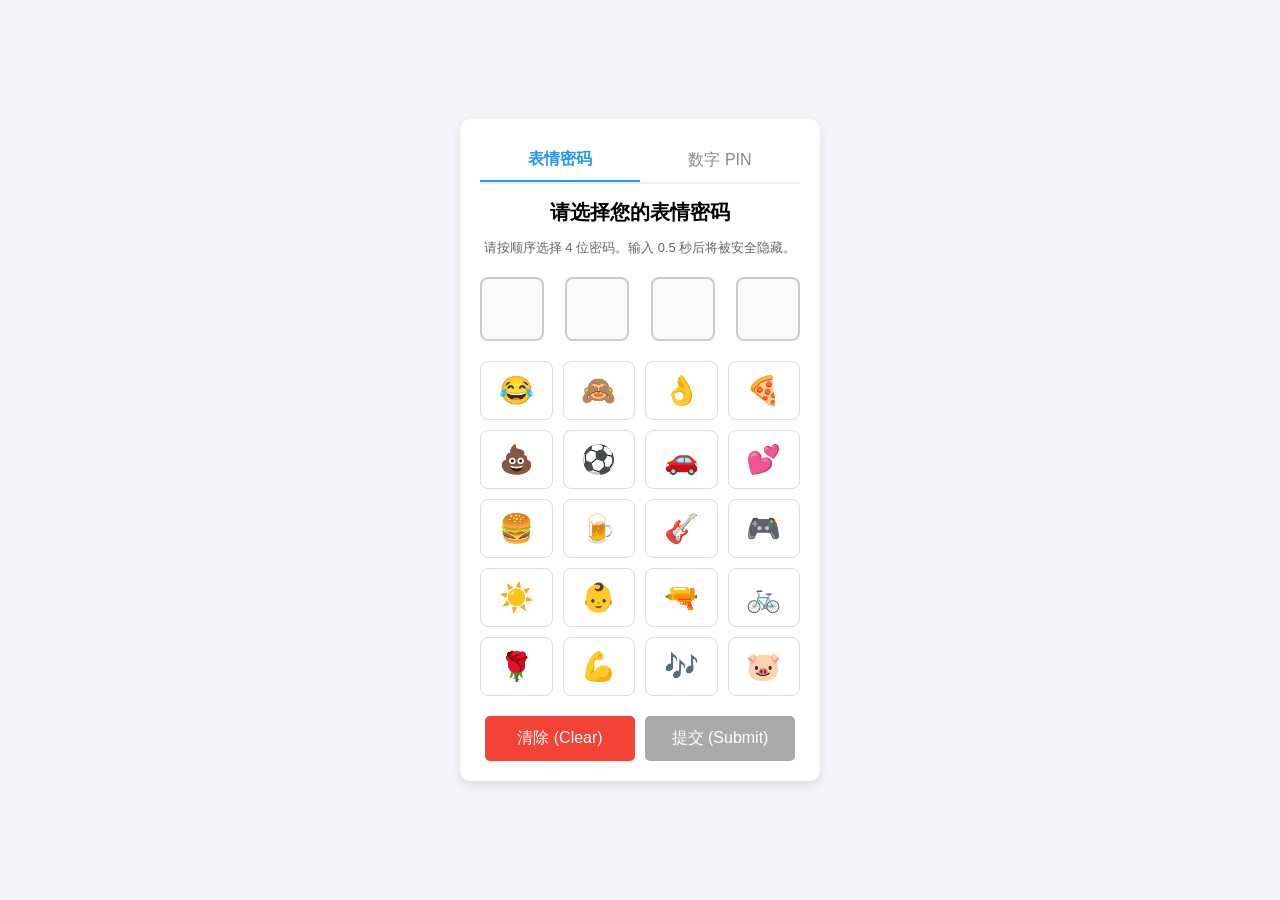
==== frontend/index.html @ 4ee8322c "首次提交：初始化项目" ====
<!DOCTYPE html>
<html lang="zh-CN">
<head>
    <meta charset="UTF-8">
    <meta name="viewport" content="width=device-width, initial-scale=1.0">
    <title>身份验证研究原型系统</title>
    <link rel="stylesheet" href="style.css">
</head>
<body>
    <div class="container">
        <div class="tabs">
            <button id="tabEmoji" class="tab active" onclick="switchTab('Emoji_Password')">表情密码</button>
            <button id="tabNumeric" class="tab" onclick="switchTab('Numeric_PIN')">数字 PIN</button>
        </div>

        <h2 id="titleText">请选择您的表情密码</h2>
        <p class="instruction">请按顺序选择 4 位密码。输入 0.5 秒后将被安全隐藏。</p>
        
        <div class="password-display" id="passwordDisplay">
            <div class="slot" id="slot-0"></div>
            <div class="slot" id="slot-1"></div>
            <div class="slot" id="slot-2"></div>
            <div class="slot" id="slot-3"></div>
        </div>

        <div class="keyboard" id="emojiKeyboard"></div>

        <div class="keyboard numeric-keyboard" id="numericKeyboard" style="display: none;"></div>

        <div class="controls">
            <button class="btn btn-clear" id="clearBtn" onclick="clearPassword()">清除 (Clear)</button>
            <button class="btn btn-submit" id="submitBtn" onclick="submitPassword()" disabled>提交 (Submit)</button>
        </div>
    </div>

    <script src="app.js"></script>
</body>
</html>
---- frontend/style.css ----
body {
    font-family: Arial, sans-serif;
    display: flex; justify-content: center; align-items: center;
    height: 100vh; background-color: #f4f4f9; margin: 0;
}

.container {
    background: white; padding: 20px; border-radius: 10px;
    box-shadow: 0 4px 10px rgba(0,0,0,0.1); text-align: center; width: 320px;
}

/* 选项卡样式 */
.tabs { display: flex; margin-bottom: 15px; border-bottom: 2px solid #eee; }
.tab { 
    flex: 1; padding: 10px; border: none; background: none; 
    cursor: pointer; font-size: 16px; color: #888; transition: 0.2s;
}
.tab.active { color: #2196F3; border-bottom: 2px solid #2196F3; font-weight: bold; }

h2 { font-size: 20px; margin: 10px 0; }
.instruction { font-size: 13px; color: #666; margin-bottom: 20px; }

/* 密码槽位 */
.password-display { display: flex; justify-content: space-between; margin-bottom: 20px; }
.slot {
    width: 60px; height: 60px; border: 2px solid #ccc; border-radius: 8px;
    font-size: 32px; display: flex; justify-content: center; align-items: center;
    background-color: #fafafa; transition: background-color 0.2s;
}

/* 掩码样式：Emoji 用绿色勾号，数字 PIN 用黑色圆点 */
.slot.masked-emoji { background-color: #4CAF50; color: white; border-color: #4CAF50; font-size: 28px; }
.slot.masked-pin { color: #333; font-size: 40px; }

/* 键盘基础样式 */
.keyboard { gap: 10px; margin-bottom: 20px; }

/* Emoji键盘 4x5 */
#emojiKeyboard { display: grid; grid-template-columns: repeat(4, 1fr); }

/* 数字键盘 3x4 */
.numeric-keyboard { grid-template-columns: repeat(3, 1fr); }

.key-btn {
    background: #fff; border: 1px solid #ddd; border-radius: 8px;
    padding: 12px 0; cursor: pointer; transition: background 0.1s;
}
.emoji-btn { font-size: 28px; }
.numeric-btn { font-size: 24px; font-weight: bold; color: #333; }
.key-btn:hover { background: #f0f0f0; }
.key-btn:active { background: #e0e0e0; }
.key-btn.empty { background: transparent; border: none; cursor: default; }

/* 底部按钮 */
.controls { display: flex; justify-content: space-between; }
.btn { flex: 1; padding: 12px; border: none; border-radius: 5px; font-size: 16px; cursor: pointer; margin: 0 5px; }
.btn-clear { background-color: #f44336; color: white; }
.btn-submit { background-color: #2196F3; color: white; }
.btn-submit:disabled { background-color: #aaa; cursor: not-allowed; }
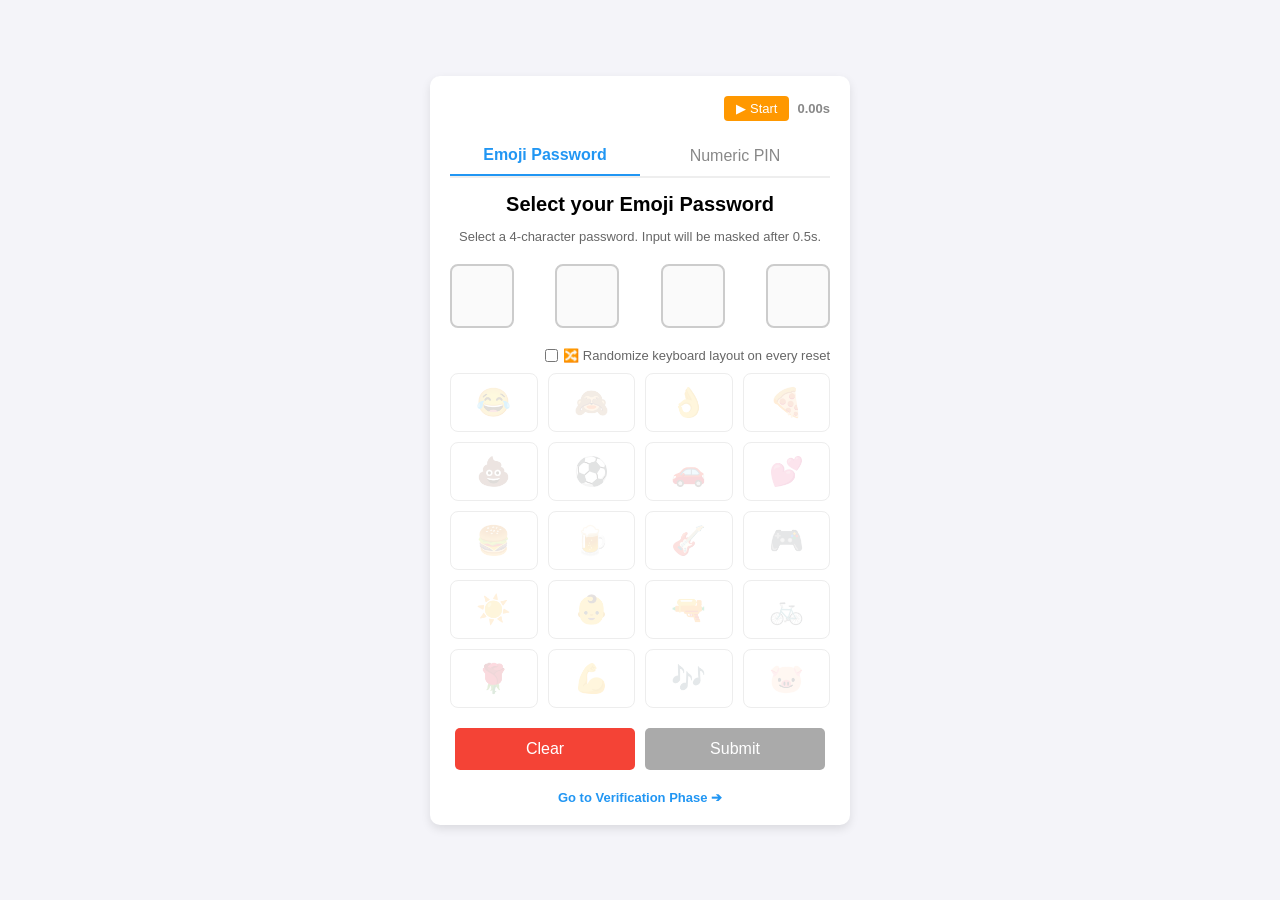
==== commit bb789191: "Translate the language of page and readme into the English" ====
--- a/frontend/index.html
+++ b/frontend/index.html
@@ -1,20 +1,25 @@
 <!DOCTYPE html>
-<html lang="zh-CN">
+<html lang="en">
 <head>
     <meta charset="UTF-8">
     <meta name="viewport" content="width=device-width, initial-scale=1.0">
-    <title>身份验证研究原型系统</title>
+    <title>Authentication Study Prototype</title>
     <link rel="stylesheet" href="style.css">
 </head>
 <body>
     <div class="container">
-        <div class="tabs">
-            <button id="tabEmoji" class="tab active" onclick="switchTab('Emoji_Password')">表情密码</button>
-            <button id="tabNumeric" class="tab" onclick="switchTab('Numeric_PIN')">数字 PIN</button>
+        <div class="timer-section">
+            <button id="startTimerBtn" class="btn-start" onclick="startTimer()">▶ Start</button>
+            <span id="timerDisplay">0.00s</span>
         </div>
 
-        <h2 id="titleText">请选择您的表情密码</h2>
-        <p class="instruction">请按顺序选择 4 位密码。输入 0.5 秒后将被安全隐藏。</p>
+        <div class="tabs">
+            <button id="tabEmoji" class="tab active" onclick="switchTab('Emoji_Password')">Emoji Password</button>
+            <button id="tabNumeric" class="tab" onclick="switchTab('Numeric_PIN')">Numeric PIN</button>
+        </div>
+
+        <h2 id="titleText">Select your Emoji Password</h2>
+        <p class="instruction">Select a 4-character password. Input will be masked after 0.5s.</p>
         
         <div class="password-display" id="passwordDisplay">
             <div class="slot" id="slot-0"></div>
@@ -22,14 +27,26 @@
             <div class="slot" id="slot-2"></div>
             <div class="slot" id="slot-3"></div>
         </div>
+        
+        <div class="toggle-section" style="margin-bottom: 10px; display: flex; justify-content: flex-end; font-size: 13px; color: #666; white-space: nowrap;">
+            <label style="cursor: pointer; display: flex; align-items: center; gap: 5px;">
+                <input type="checkbox" id="randomKeyboardToggle" onchange="toggleRandomKeyboard()" style="margin: 0;">
+                🔀 Randomize keyboard layout on every reset
+            </label>
+        </div>
 
         <div class="keyboard" id="emojiKeyboard"></div>
-
         <div class="keyboard numeric-keyboard" id="numericKeyboard" style="display: none;"></div>
 
         <div class="controls">
-            <button class="btn btn-clear" id="clearBtn" onclick="clearPassword()">清除 (Clear)</button>
-            <button class="btn btn-submit" id="submitBtn" onclick="submitPassword()" disabled>提交 (Submit)</button>
+            <button class="btn btn-clear" id="clearBtn" onclick="clearPassword()">Clear</button>
+            <button class="btn btn-submit" id="submitBtn" onclick="submitPassword()" disabled>Submit</button>
+        </div>
+        
+        <div style="margin-top: 20px; text-align: center; font-size: 13px;">
+            <a href="verify.html" style="color: #2196F3; text-decoration: none; font-weight: bold;">
+                Go to Verification Phase ➔
+            </a>
         </div>
     </div>
 
--- a/frontend/style.css
+++ b/frontend/style.css
@@ -1,12 +1,53 @@
 body {
     font-family: Arial, sans-serif;
-    display: flex; justify-content: center; align-items: center;
-    height: 100vh; background-color: #f4f4f9; margin: 0;
+    display: flex; 
+    justify-content: center; 
+    min-height: 100vh; 
+    background-color: #f4f4f9; 
+    margin: 0;
+    padding: 30px 0; 
+    box-sizing: border-box;
 }
 
 .container {
-    background: white; padding: 20px; border-radius: 10px;
-    box-shadow: 0 4px 10px rgba(0,0,0,0.1); text-align: center; width: 320px;
+    background: white; 
+    padding: 20px; 
+    border-radius: 10px;
+    box-shadow: 0 4px 10px rgba(0,0,0,0.1); 
+    text-align: center; 
+    width: 380px; 
+    max-width: 95%; 
+    margin: auto; 
+}
+
+
+.timer-section {
+    display: flex;
+    justify-content: flex-end; 
+    align-items: center;
+    gap: 8px;
+    margin-bottom: 15px;
+}
+
+.btn-start {
+    background-color: #FF9800;
+    color: white;
+    padding: 5px 12px;
+    border: none;
+    border-radius: 4px;
+    font-size: 13px;
+    cursor: pointer;
+}
+
+.btn-start:disabled {
+    background-color: #ccc;
+    cursor: not-allowed;
+}
+
+#timerDisplay {
+    font-size: 13px;
+    font-weight: bold;
+    color: #888;
 }
 
 /* 选项卡样式 */
@@ -28,7 +69,7 @@
     background-color: #fafafa; transition: background-color 0.2s;
 }
 
-/* 掩码样式：Emoji 用绿色勾号，数字 PIN 用黑色圆点 */
+/* 掩码样式 */
 .slot.masked-emoji { background-color: #4CAF50; color: white; border-color: #4CAF50; font-size: 28px; }
 .slot.masked-pin { color: #333; font-size: 40px; }
 
@@ -39,7 +80,7 @@
 #emojiKeyboard { display: grid; grid-template-columns: repeat(4, 1fr); }
 
 /* 数字键盘 3x4 */
-.numeric-keyboard { grid-template-columns: repeat(3, 1fr); }
+.numeric-keyboard { display: grid; grid-template-columns: repeat(3, 1fr); }
 
 .key-btn {
     background: #fff; border: 1px solid #ddd; border-radius: 8px;
